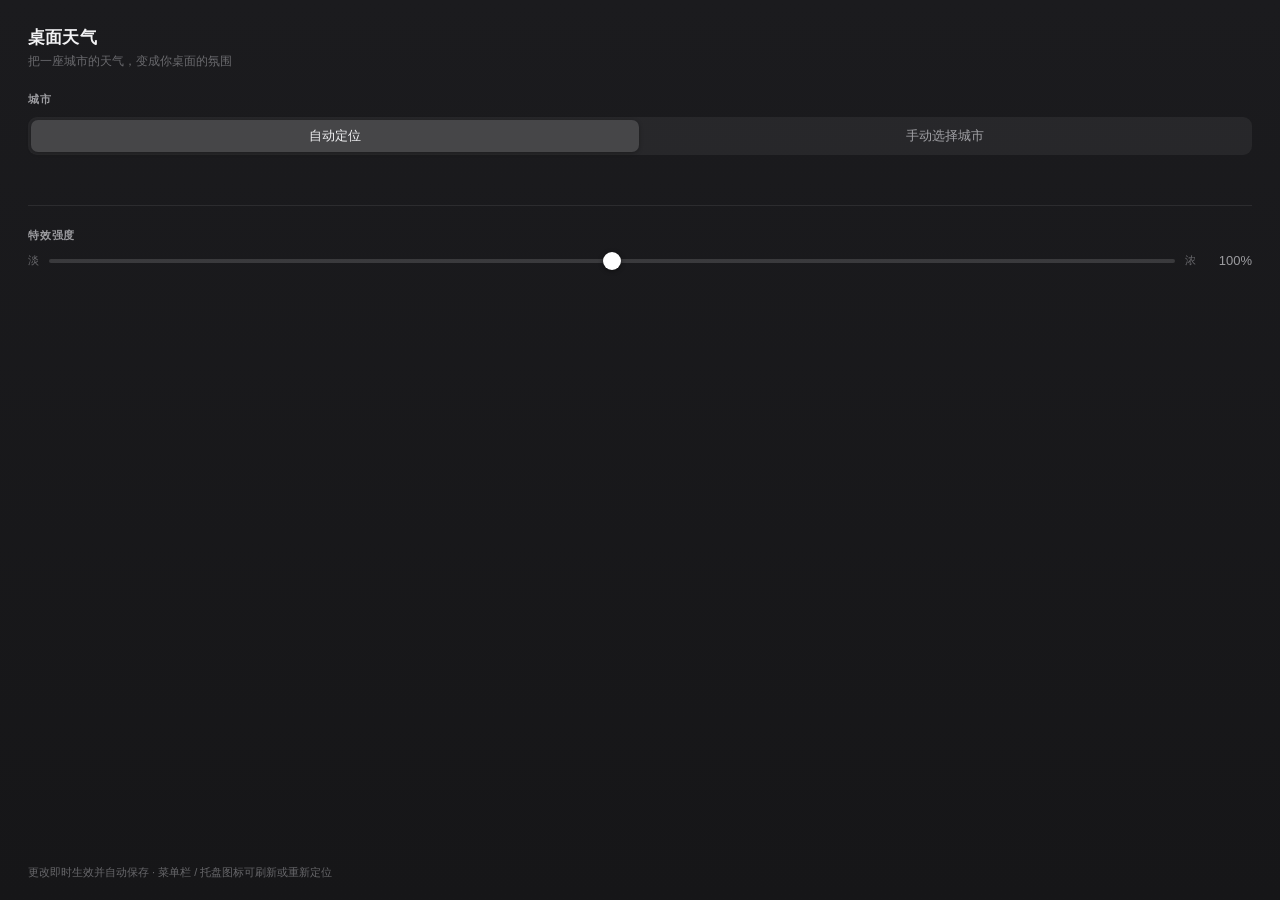
==== app/settings.html @ 4d81505c "桌面天气：把当地天气变成桌面氛围的跨平台应用 共享 Web 核心（Canvas 特效引擎 + 精细调色 + Open-Meteo 天气） - macOS 壳：Swift + WKWebView，窗口挂" ====
<!doctype html>
<html lang="zh-CN">
<head>
<meta charset="utf-8">
<title>桌面天气设置</title>
<link rel="stylesheet" href="css/app.css">
</head>
<body>
<div class="win">
  <header>
    <h1>桌面天气</h1>
    <p class="sub">把一座城市的天气，变成你桌面的氛围</p>
  </header>

  <section>
    <div class="label">城市</div>
    <div class="seg" id="seg">
      <button type="button" data-mode="auto" class="on">自动定位</button>
      <button type="button" data-mode="manual">手动选择城市</button>
    </div>

    <div id="manualArea" class="manual hidden">
      <div class="search">
        <svg viewBox="0 0 16 16" width="14" height="14"><circle cx="6.5" cy="6.5" r="5" fill="none" stroke="currentColor" stroke-width="1.6"/><path d="M10.5 10.5 L14.5 14.5" stroke="currentColor" stroke-width="1.6" stroke-linecap="round"/></svg>
        <input id="q" type="text" placeholder="输入城市名，如：上海 / Tokyo" autocomplete="off" spellcheck="false">
        <div id="spin" class="spin hidden"></div>
      </div>
      <div id="results" class="results"></div>
      <div class="chips-title">热门城市</div>
      <div class="chips" id="chips"></div>
    </div>

    <div id="cityStatus" class="status"></div>
  </section>

  <hr>

  <section>
    <div class="label">特效强度</div>
    <div class="slider-row">
      <span class="end">淡</span>
      <input type="range" id="intensity" min="20" max="180" step="5" value="100">
      <span class="end">浓</span>
      <span id="pct" class="pct">100%</span>
    </div>
  </section>

  <footer>更改即时生效并自动保存 · 菜单栏 / 托盘图标可刷新或重新定位</footer>
</div>
<script src="js/bridge.js"></script>
<script src="js/settings-ui.js"></script>
</body>
</html>
---- app/css/app.css ----
/* 设置窗口：深色、克制、内容优先 */
:root {
  --bg: #161618;
  --card: #232326;
  --card-hover: #2b2b2f;
  --line: rgba(255, 255, 255, 0.08);
  --text: #f2f2f4;
  --text-2: rgba(235, 235, 240, 0.62);
  --text-3: rgba(235, 235, 240, 0.38);
  --accent: #0a84ff;
  --accent-soft: rgba(10, 132, 255, 0.16);
}
* { box-sizing: border-box; margin: 0; padding: 0; }
html, body { height: 100%; }
body {
  background: linear-gradient(180deg, #1b1b1e 0%, var(--bg) 100%);
  color: var(--text);
  font-family: -apple-system, "SF Pro Text", "PingFang SC", "Segoe UI", "Microsoft YaHei", sans-serif;
  font-size: 13px;
  -webkit-font-smoothing: antialiased;
  user-select: none;
  overflow: hidden;
}
.win { padding: 26px 28px 20px; display: flex; flex-direction: column; height: 100%; }

header h1 { font-size: 17px; font-weight: 600; letter-spacing: 0.2px; }
header .sub { margin-top: 4px; font-size: 12px; color: var(--text-3); }

section { margin-top: 22px; }
.label {
  font-size: 11px; font-weight: 600; color: var(--text-2);
  text-transform: uppercase; letter-spacing: 0.8px; margin-bottom: 10px;
}

/* 分段控件 */
.seg {
  display: flex; background: rgba(255,255,255,0.06);
  border-radius: 9px; padding: 3px; gap: 3px;
}
.seg button {
  flex: 1; border: 0; background: transparent; color: var(--text-2);
  font-size: 13px; padding: 7px 0; border-radius: 7px; cursor: pointer;
  transition: all .18s ease; font-family: inherit;
}
.seg button.on {
  background: rgba(255,255,255,0.14); color: var(--text); font-weight: 500;
  box-shadow: 0 1px 4px rgba(0,0,0,0.3);
}

/* 搜索 */
.manual { margin-top: 12px; }
.search {
  display: flex; align-items: center; gap: 8px;
  background: var(--card); border: 1px solid var(--line);
  border-radius: 10px; padding: 9px 12px; color: var(--text-3);
  transition: border-color .15s ease;
}
.search:focus-within { border-color: rgba(10,132,255,0.55); }
.search input {
  flex: 1; border: 0; outline: 0; background: transparent;
  color: var(--text); font-size: 13px; font-family: inherit;
}
.search input::placeholder { color: var(--text-3); }
.spin {
  width: 13px; height: 13px; border-radius: 50%;
  border: 2px solid rgba(255,255,255,0.15); border-top-color: var(--accent);
  animation: rot .7s linear infinite;
}
@keyframes rot { to { transform: rotate(360deg); } }

/* 搜索结果 */
.results { margin-top: 8px; display: flex; flex-direction: column; gap: 2px; }
.row {
  display: flex; align-items: center; justify-content: space-between;
  padding: 9px 12px; border-radius: 9px; cursor: pointer;
  transition: background .12s ease; border: 1px solid transparent;
}
.row:hover { background: var(--card-hover); }
.row.sel { background: var(--accent-soft); border-color: rgba(10,132,255,0.35); }
.row .name { font-size: 13px; font-weight: 500; }
.row .geo { font-size: 11px; color: var(--text-3); margin-top: 1px; }
.row .check { color: var(--accent); font-size: 13px; font-weight: 600; }
.empty { padding: 14px 12px; color: var(--text-3); font-size: 12px; text-align: center; }

/* 热门城市 */
.chips-title { margin: 14px 0 8px; font-size: 11px; color: var(--text-3); }
.chips { display: flex; flex-wrap: wrap; gap: 7px; }
.chip {
  padding: 6px 13px; border-radius: 999px; font-size: 12px;
  background: var(--card); border: 1px solid var(--line);
  color: var(--text-2); cursor: pointer; transition: all .15s ease;
}
.chip:hover { background: var(--card-hover); color: var(--text); }
.chip.sel { background: var(--accent-soft); border-color: rgba(10,132,255,0.4); color: #7cb8ff; }

/* 状态行 */
.status { margin-top: 12px; font-size: 12px; color: var(--text-2); min-height: 16px; }
.status b { color: var(--text); font-weight: 500; }

hr { border: 0; border-top: 1px solid var(--line); margin: 22px 0 0; }

/* 强度滑块 */
.slider-row { display: flex; align-items: center; gap: 10px; }
.slider-row .end { font-size: 11px; color: var(--text-3); }
.slider-row input[type=range] {
  flex: 1; -webkit-appearance: none; appearance: none; height: 4px;
  border-radius: 2px; background: rgba(255,255,255,0.14); outline: none;
}
.slider-row input[type=range]::-webkit-slider-thumb {
  -webkit-appearance: none; width: 18px; height: 18px; border-radius: 50%;
  background: #fff; box-shadow: 0 1px 5px rgba(0,0,0,0.45); cursor: pointer;
}
.pct { width: 46px; text-align: right; font-variant-numeric: tabular-nums; color: var(--text-2); }

footer { margin-top: auto; padding-top: 18px; font-size: 11px; color: var(--text-3); }
.hidden { display: none !important; }
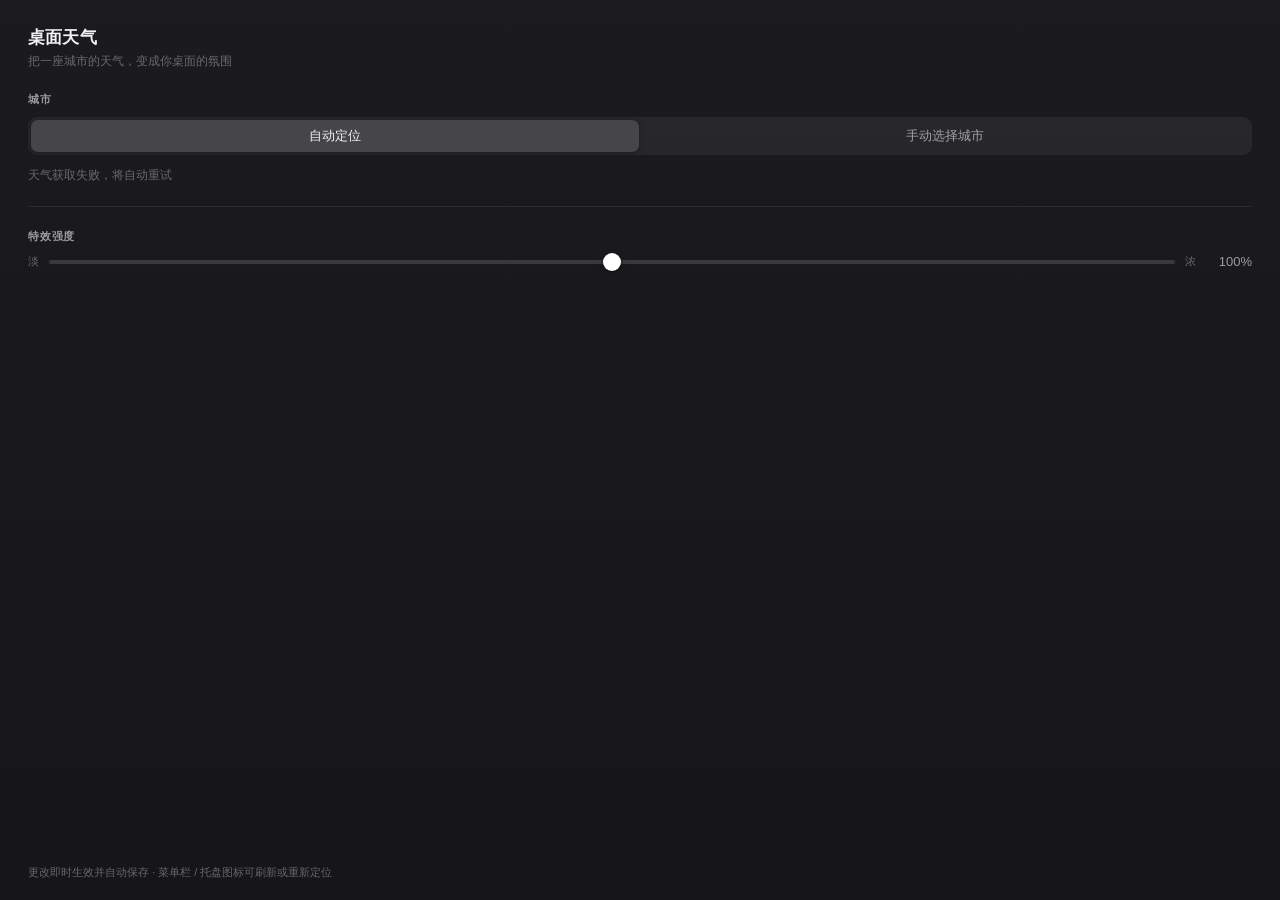
==== commit 4f2540d9: "真实气象要素驱动特效 + 设置页显示所选城市当日实时天气 - weather.js: 拉取风速/云量/降水/温度/湿度,新增 WMO 中文描述 - fx.js: 风速驱动雨丝倾角/雪漂移/云速,云量驱" ====
--- a/app/settings.html
+++ b/app/settings.html
@@ -48,6 +48,7 @@
   <footer>更改即时生效并自动保存 · 菜单栏 / 托盘图标可刷新或重新定位</footer>
 </div>
 <script src="js/bridge.js"></script>
+<script src="js/weather.js"></script>
 <script src="js/settings-ui.js"></script>
 </body>
 </html>
--- a/app/css/app.css
+++ b/app/css/app.css
@@ -96,6 +96,11 @@
 /* 状态行 */
 .status { margin-top: 12px; font-size: 12px; color: var(--text-2); min-height: 16px; }
 .status b { color: var(--text); font-weight: 500; }
+.wx { padding: 10px 12px; border-radius: 8px; background: rgba(255,255,255,0.06); }
+.wx-main { font-size: 13px; color: var(--text); }
+.wx-main b { font-weight: 600; }
+.wx-sub { margin-top: 3px; font-size: 11px; color: var(--text-3); letter-spacing: 0.2px; }
+.wx-loading { color: var(--text-3); }
 
 hr { border: 0; border-top: 1px solid var(--line); margin: 22px 0 0; }
 
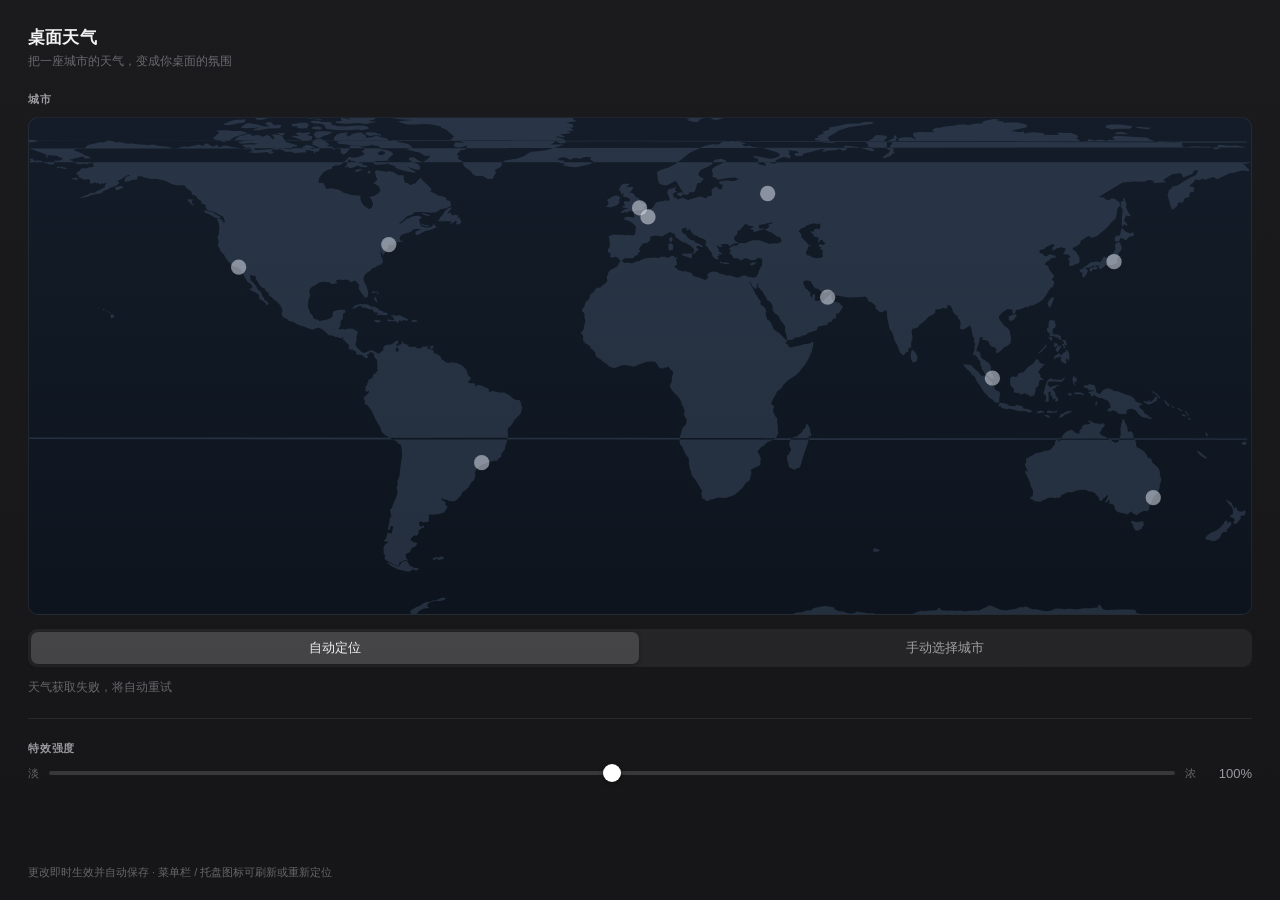
==== commit e9c092cb: "设置页新增世界地图选城 UI(世界时钟风格) - Natural Earth 110m 陆地剪影内嵌 SVG(56KB,离线可用) - 10 个全球城市按真实经纬度标注,点击即选 - 选中城市高亮+脉" ====
--- a/app/settings.html
+++ b/app/settings.html
@@ -14,6 +14,7 @@
 
   <section>
     <div class="label">城市</div>
+    <div id="worldmap"></div>
     <div class="seg" id="seg">
       <button type="button" data-mode="auto" class="on">自动定位</button>
       <button type="button" data-mode="manual">手动选择城市</button>
@@ -26,7 +27,7 @@
         <div id="spin" class="spin hidden"></div>
       </div>
       <div id="results" class="results"></div>
-      <div class="chips-title">热门城市</div>
+      <div class="chips-title">国内城市</div>
       <div class="chips" id="chips"></div>
     </div>
 
@@ -49,6 +50,8 @@
 </div>
 <script src="js/bridge.js"></script>
 <script src="js/weather.js"></script>
+<script src="js/worldmap-data.js"></script>
+<script src="js/worldmap-ui.js"></script>
 <script src="js/settings-ui.js"></script>
 </body>
 </html>
--- a/app/css/app.css
+++ b/app/css/app.css
@@ -102,6 +102,50 @@
 .wx-sub { margin-top: 3px; font-size: 11px; color: var(--text-3); letter-spacing: 0.2px; }
 .wx-loading { color: var(--text-3); }
 
+/* ---- 世界地图选城（世界时钟风格）---- */
+.worldmap {
+  margin: 10px 0 14px;
+  border-radius: 10px;
+  overflow: hidden;
+  background: linear-gradient(180deg, #131c28 0%, #0d141e 100%);
+  border: 1px solid rgba(255,255,255,0.07);
+  cursor: default;
+}
+.worldmap svg { display: block; width: 100%; height: auto; }
+.wm-land { fill: rgba(148,180,220,0.17); transition: fill 0.3s; }
+.worldmap:hover .wm-land { fill: rgba(148,180,220,0.22); }
+.wm-city { cursor: pointer; }
+.wm-dot {
+  fill: rgba(235,240,250,0.5);
+  transition: fill 0.2s, r 0.2s;
+}
+.wm-city.hover .wm-dot, .wm-city:hover .wm-dot { fill: rgba(255,255,255,0.92); }
+.wm-city.sel .wm-dot { fill: var(--accent); }
+.wm-halo {
+  fill: none;
+  stroke: var(--accent);
+  stroke-opacity: 0.4;
+  stroke-width: 1.5;
+  animation: wm-pulse 2.2s ease-out infinite;
+}
+@keyframes wm-pulse {
+  0% { transform: scale(0.55); stroke-opacity: 0.5; }
+  70% { transform: scale(1.15); stroke-opacity: 0.08; }
+  100% { transform: scale(1.15); stroke-opacity: 0.08; }
+}
+.wm-label {
+  fill: #e8eaf0;
+  font-size: 13px;
+  font-weight: 500;
+  opacity: 0;
+  transition: opacity 0.2s;
+  paint-order: stroke;
+  stroke: rgba(10,15,24,0.85);
+  stroke-width: 3px;
+  pointer-events: none;
+}
+.wm-city.sel .wm-label, .wm-city.hover .wm-label, .wm-city:hover .wm-label { opacity: 1; }
+
 hr { border: 0; border-top: 1px solid var(--line); margin: 22px 0 0; }
 
 /* 强度滑块 */
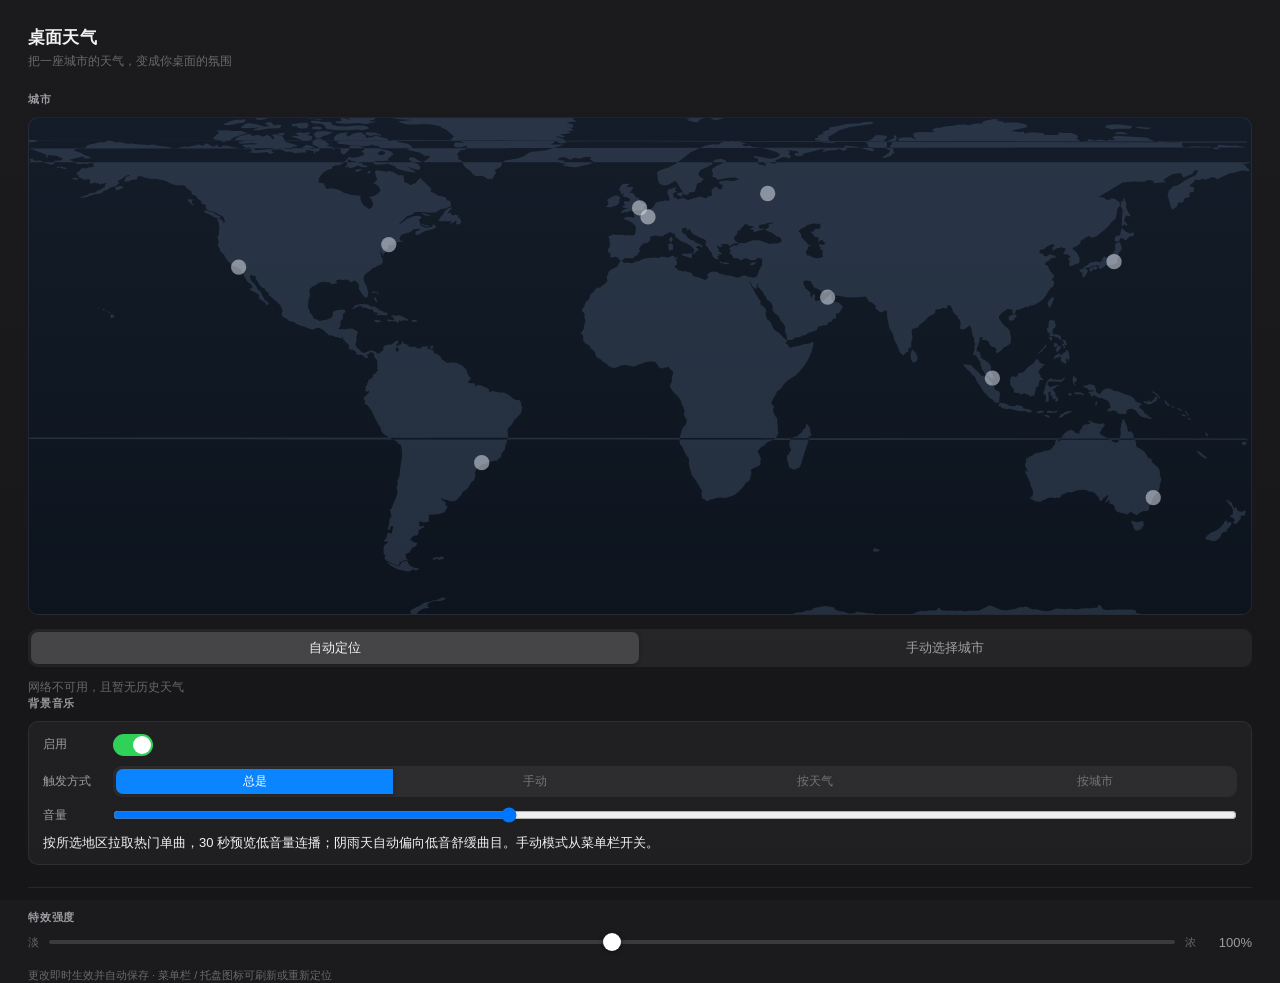
==== commit c096fbe4: "背景音乐:按地区拉取热门单曲,歌曲情绪跟随天气 - iTunes 官方 API(免费无 Key):按国家/地区拉热门榜 + 情绪搜索,30s 预览连播 - 天气情绪映射:阴雨天偏低音舒缓(中文/日文/" ====
--- a/app/settings.html
+++ b/app/settings.html
@@ -32,6 +32,32 @@
     </div>
 
     <div id="cityStatus" class="status"></div>
+
+    <div class="label">背景音乐</div>
+    <div id="mBody" class="music-card">
+      <div class="m-row">
+        <span>启用</span>
+        <button type="button" id="mSwitch" class="switch" aria-label="启用背景音乐"></button>
+      </div>
+      <div class="m-row">
+        <span>触发方式</span>
+        <div class="seg m-seg" id="mSeg">
+          <button type="button" data-m="always">总是</button>
+          <button type="button" data-m="manual">手动</button>
+          <button type="button" data-m="weather">按天气</button>
+          <button type="button" data-m="city">按城市</button>
+        </div>
+      </div>
+      <div id="mWeathers" class="chips m-chips hidden"></div>
+      <div id="mCityRow" class="m-row hidden">
+        <input id="mCities" type="text" placeholder="城市名，逗号分隔，如：上海, 东京" autocomplete="off" spellcheck="false">
+      </div>
+      <div class="m-row">
+        <span>音量</span>
+        <input id="mVol" type="range" min="0" max="1" step="0.05">
+      </div>
+      <div class="hint">按所选地区拉取热门单曲，30 秒预览低音量连播；阴雨天自动偏向低音舒缓曲目。手动模式从菜单栏开关。</div>
+    </div>
   </section>
 
   <hr>
--- a/app/css/app.css
+++ b/app/css/app.css
@@ -101,6 +101,81 @@
 .wx-main b { font-weight: 600; }
 .wx-sub { margin-top: 3px; font-size: 11px; color: var(--text-3); letter-spacing: 0.2px; }
 .wx-loading { color: var(--text-3); }
+.wx-tag {
+  margin-left: 6px;
+  padding: 1px 6px;
+  border-radius: 4px;
+  background: rgba(255,255,255,0.1);
+  font-size: 10px;
+  color: var(--text-3);
+  vertical-align: 1px;
+}
+
+/* ---- 背景音乐设置 ---- */
+.music-card {
+  border-radius: 10px;
+  border: 1px solid rgba(255,255,255,0.07);
+  background: rgba(255,255,255,0.04);
+  padding: 12px 14px;
+  display: flex;
+  flex-direction: column;
+  gap: 10px;
+  transition: opacity 0.25s;
+}
+.music-card.off .m-row:not(:first-child),
+.music-card.off .hint { opacity: 0.35; }
+.m-row { display: flex; align-items: center; gap: 10px; }
+.m-row > span { flex: 0 0 60px; color: var(--text-2); font-size: 12px; }
+.m-row input[type="text"] {
+  flex: 1;
+  background: rgba(0,0,0,0.25);
+  border: 1px solid rgba(255,255,255,0.08);
+  border-radius: 7px;
+  color: var(--text-1);
+  padding: 7px 10px;
+  font-size: 12.5px;
+  outline: none;
+}
+.m-row input[type="text"]:focus { border-color: var(--accent); }
+.m-row input[type="range"] { flex: 1; }
+.m-seg { flex: 1; display: flex; }
+.m-seg button {
+  flex: 1;
+  background: transparent;
+  border: none;
+  color: var(--text-3);
+  font-size: 11.5px;
+  padding: 5px 0;
+  cursor: pointer;
+  transition: color 0.15s, background 0.15s;
+}
+.m-seg button:first-child { border-radius: 7px 0 0 7px; }
+.m-seg button:last-child { border-radius: 0 7px 7px 0; }
+.m-seg button.on { background: var(--accent); color: #fff; }
+.m-chips { margin: 0; }
+.switch {
+  width: 40px;
+  height: 22px;
+  border-radius: 11px;
+  border: none;
+  background: rgba(255,255,255,0.16);
+  cursor: pointer;
+  position: relative;
+  transition: background 0.2s;
+}
+.switch::after {
+  content: '';
+  position: absolute;
+  top: 2px;
+  left: 2px;
+  width: 18px;
+  height: 18px;
+  border-radius: 50%;
+  background: #fff;
+  transition: left 0.2s;
+}
+.switch.on { background: #30d158; }
+.switch.on::after { left: 20px; }
 
 /* ---- 世界地图选城（世界时钟风格）---- */
 .worldmap {
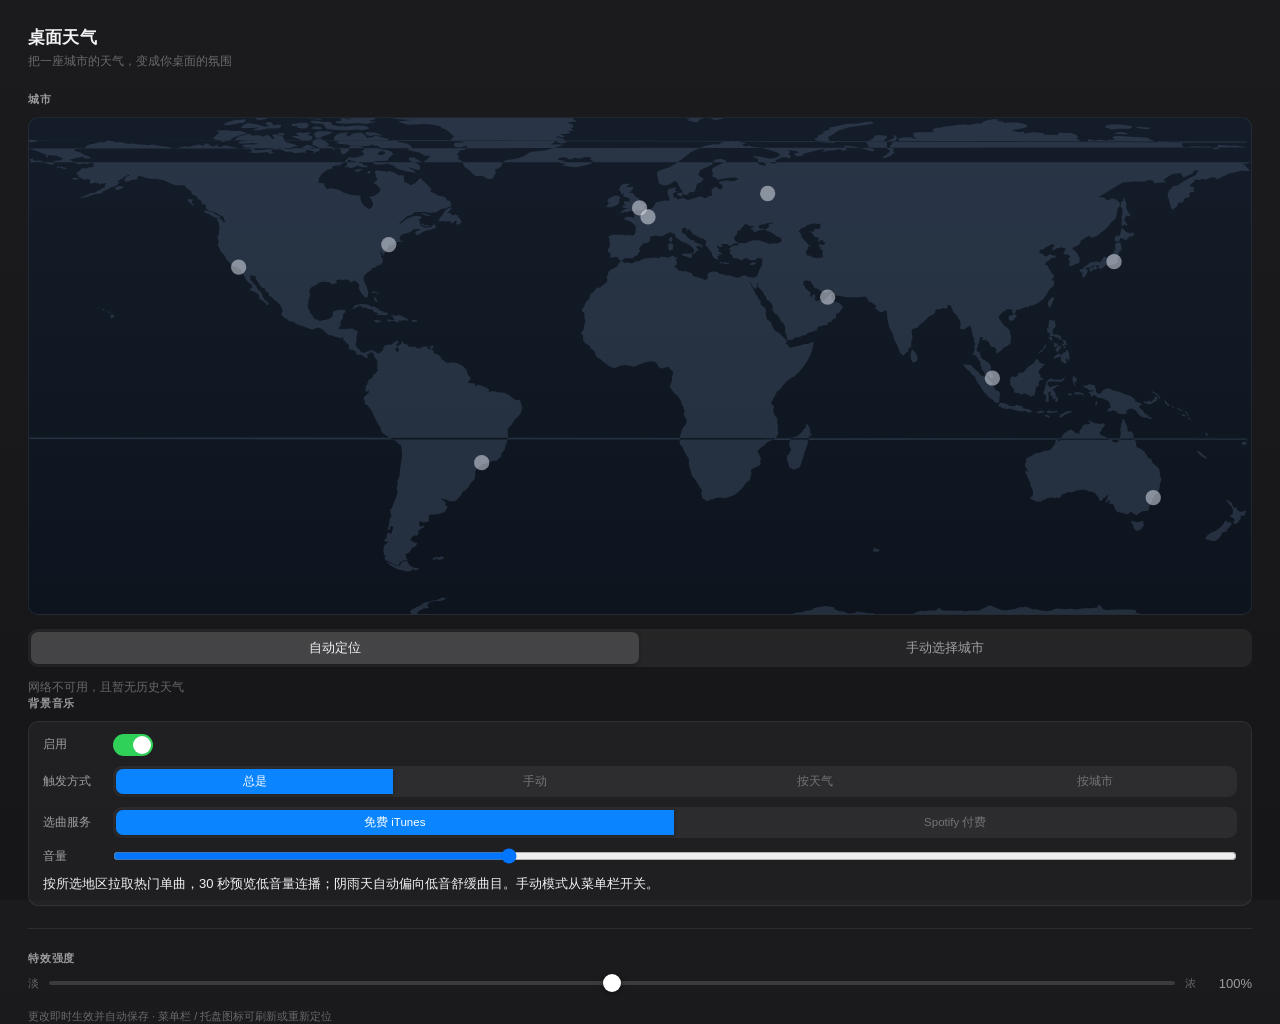
==== commit 0602e7b0: "Add background music free/paid tiers: optional Spotify song selection (BYO credentials) Document the" ====
--- a/app/settings.html
+++ b/app/settings.html
@@ -48,6 +48,18 @@
           <button type="button" data-m="city">按城市</button>
         </div>
       </div>
+      <div class="m-row">
+        <span>选曲服务</span>
+        <div class="seg m-seg" id="mProv">
+          <button type="button" data-p="itunes">免费 iTunes</button>
+          <button type="button" data-p="spotify">Spotify 付费</button>
+        </div>
+      </div>
+      <div id="mSpRow" class="m-cred hidden">
+        <input id="mSpId" type="text" placeholder="Spotify Client ID" autocomplete="off" spellcheck="false">
+        <input id="mSpSec" type="password" placeholder="Spotify Client Secret" autocomplete="off">
+        <div class="hint">凭据仅保存在本机、只发给 Spotify 官方 API（开发者后台创建应用即可）；失效时自动回退免费源。</div>
+      </div>
       <div id="mWeathers" class="chips m-chips hidden"></div>
       <div id="mCityRow" class="m-row hidden">
         <input id="mCities" type="text" placeholder="城市名，逗号分隔，如：上海, 东京" autocomplete="off" spellcheck="false">
--- a/app/css/app.css
+++ b/app/css/app.css
@@ -123,10 +123,11 @@
   transition: opacity 0.25s;
 }
 .music-card.off .m-row:not(:first-child),
+.music-card.off .m-cred,
 .music-card.off .hint { opacity: 0.35; }
 .m-row { display: flex; align-items: center; gap: 10px; }
 .m-row > span { flex: 0 0 60px; color: var(--text-2); font-size: 12px; }
-.m-row input[type="text"] {
+.m-row input[type="text"], .m-cred input {
   flex: 1;
   background: rgba(0,0,0,0.25);
   border: 1px solid rgba(255,255,255,0.08);
@@ -136,7 +137,9 @@
   font-size: 12.5px;
   outline: none;
 }
-.m-row input[type="text"]:focus { border-color: var(--accent); }
+.m-row input[type="text"]:focus, .m-cred input:focus { border-color: var(--accent); }
+.m-cred { display: flex; flex-direction: column; gap: 6px; margin: 2px 0; }
+.m-cred input { width: 100%; box-sizing: border-box; font-size: 12px; }
 .m-row input[type="range"] { flex: 1; }
 .m-seg { flex: 1; display: flex; }
 .m-seg button {
